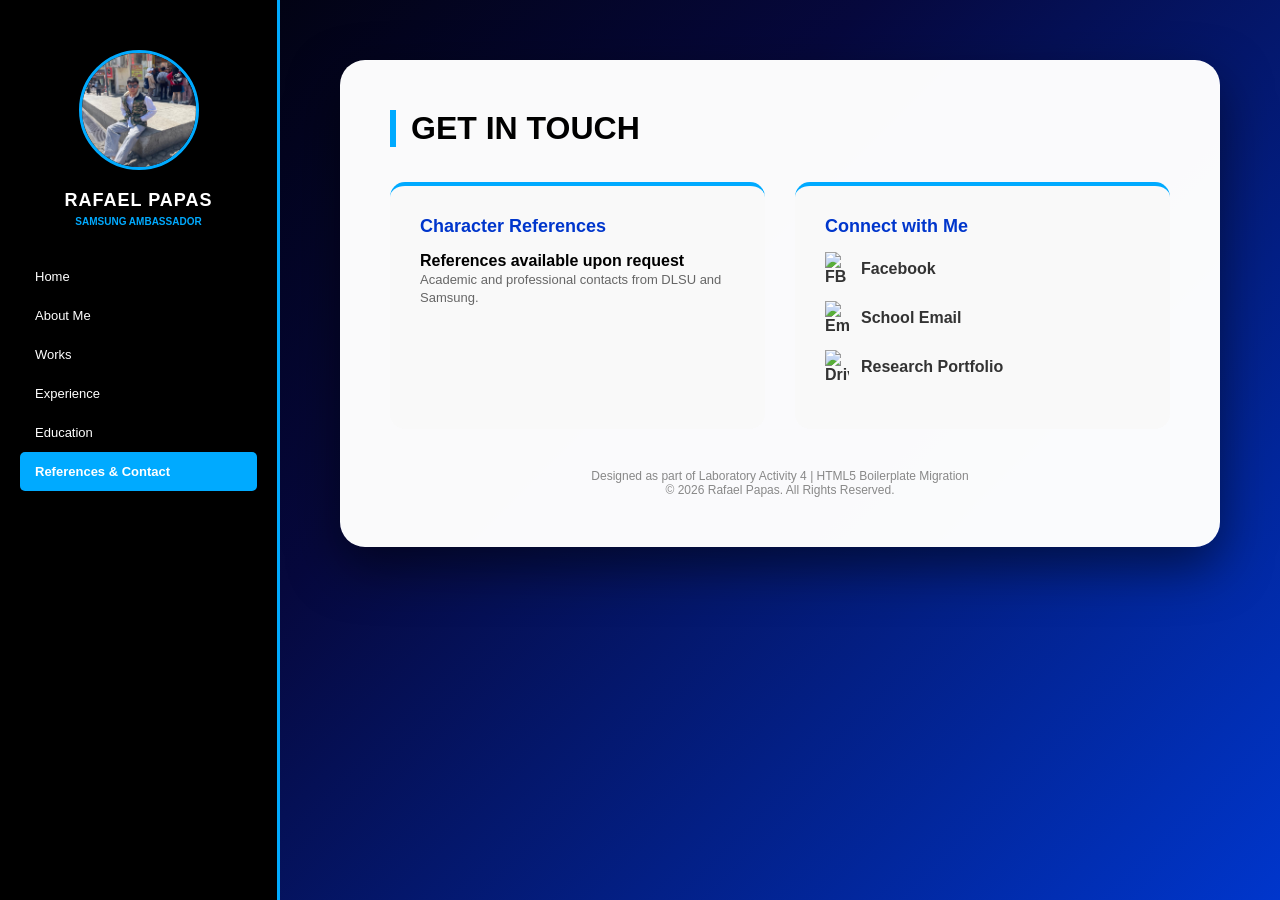
==== contact.html @ a9af5c05 "First upload" ====
<!doctype html>
<html class="no-js" lang="en">
<head>
  <meta charset="utf-8">
  <title>Contact | Rafael Papas</title>
  <meta name="viewport" content="width=device-width, initial-scale=1">
  
  <style>
    /* 1. THE FOUNDATION - FORCES THE GRADIENT */
    * { box-sizing: border-box; margin: 0; padding: 0; }

    body {
        font-family: 'Segoe UI', Roboto, Helvetica, Arial, sans-serif;
        background: linear-gradient(135deg, #000000 0%, #06083d 40%, #0036cc 100%) fixed;
        display: flex; 
        min-height: 100vh;
        margin: 0;
    }

    /* 2. SIDEBAR NAVIGATION */
    #sidebar {
        width: 280px;
        background: #000;
        color: #fff;
        padding: 50px 20px;
        position: fixed;
        height: 100vh;
        border-right: 3px solid #00aaff;
        z-index: 100;
    }

    .profile-img {
        width: 120px;
        height: 120px;
        border-radius: 50%;
        border: 3px solid #00aaff;
        display: block;
        margin: 0 auto 20px;
        object-fit: cover;
    }

    nav ul { list-style: none; margin-top: 30px; }
    nav a {
        color: #fff;
        text-decoration: none;
        font-size: 13px;
        display: block;
        padding: 12px 15px;
        transition: 0.3s;
    }
    nav a:hover { color: #00aaff; }
    nav a.active { background: #00aaff; border-radius: 5px; font-weight: bold; }

    /* 3. MAIN CONTENT (Transparent) */
    #main-content {
        margin-left: 280px;
        padding: 60px;
        width: 100%;
        background: transparent;
    }

    /* 4. THE GLASS CARD */
    .glass-card {
        background: rgba(255, 255, 255, 0.98);
        color: #000;
        padding: 50px;
        border-radius: 25px;
        box-shadow: 0 20px 50px rgba(0,0,0,0.5);
    }

    .section-title {
        font-size: 32px;
        font-weight: 800;
        border-left: 6px solid #00aaff;
        padding-left: 15px;
        margin-bottom: 35px;
        text-transform: uppercase;
    }

    /* 5. CONTACT LAYOUT */
    .contact-grid { display: grid; grid-template-columns: 1fr 1fr; gap: 30px; }
    .contact-box { background: #f9f9f9; padding: 30px; border-radius: 15px; border-top: 4px solid #00aaff; }
    .contact-box h3 { font-size: 18px; margin-bottom: 15px; color: #0036cc; }
    
    .social-link {
        display: flex;
        align-items: center;
        text-decoration: none;
        color: #333;
        margin-bottom: 15px;
        font-weight: 600;
        transition: 0.3s;
    }
    .social-link:hover { color: #00aaff; transform: translateX(5px); }
    .social-link img { width: 24px; margin-right: 12px; }

    /* 6. REFERENCES LIST */
    .ref-list { list-style: none; }
    .ref-item { margin-bottom: 20px; padding-bottom: 15px; border-bottom: 1px solid #eee; }
    .ref-item:last-child { border-bottom: none; }
    .ref-name { font-weight: 800; display: block; }
    .ref-title { font-size: 13px; color: #666; }
  </style>
</head>
<body>

  <aside id="sidebar">
    <img src="img/profile.jpg" alt="Rafael Papas" class="profile-img">
    <div style="text-align: center;">
        <h2 style="font-size: 18px; letter-spacing: 1px;">RAFAEL PAPAS</h2>
        <p style="color: #00aaff; font-size: 10px; font-weight: 800; margin-top: 5px;">SAMSUNG AMBASSADOR</p>
    </div>
    <nav>
      <ul>
        <li><a href="index.html">Home</a></li>
        <li><a href="about.html">About Me</a></li>
        <li><a href="works.html">Works</a></li>
        <li><a href="resume.html">Experience</a></li>
        <li><a href="education.html">Education</a></li>
        <li><a href="contact.html" class="active">References & Contact</a></li>
      </ul>
    </nav>
  </aside>

  <main id="main-content">
    <div class="glass-card">
        <h1 class="section-title">Get in Touch</h1>

        <div class="contact-grid">
            <div class="contact-box">
                <h3>Character References</h3>
                <div class="ref-list">
                    <div class="ref-item">
                        <span class="ref-name">References available upon request</span>
                        <span class="ref-title">Academic and professional contacts from DLSU and Samsung.</span>
                    </div>
                </div>
            </div>

            <div class="contact-box">
                <h3>Connect with Me</h3>
                <a href="https://www.facebook.com/papas.rafael/" target="_blank" class="social-link">
                    <img src="https://cdn-icons-png.flaticon.com/512/124/124010.png" alt="FB"> Facebook
                </a>
                <a href="mailto:rafael_papas@dlsu.edu.ph" class="social-link">
                    <img src="https://cdn-icons-png.flaticon.com/512/732/732200.png" alt="Email"> School Email
                </a>
                <a href="https://drive.google.com/drive/folders/1PdkSKU07Cjb-N8rzpXdr28CvmFey2ExU?usp=drive_link" target="_blank" class="social-link">
                    <img src="https://cdn-icons-png.flaticon.com/512/281/281752.png" alt="Drive"> Research Portfolio
                </a>
            </div>
        </div>
        
        <div style="margin-top: 40px; text-align: center; color: #888; font-size: 12px;">
            <p>Designed as part of Laboratory Activity 4 | HTML5 Boilerplate Migration</p>
            <p>© 2026 Rafael Papas. All Rights Reserved.</p>
        </div>
    </div>
  </main>

</body>
</html>
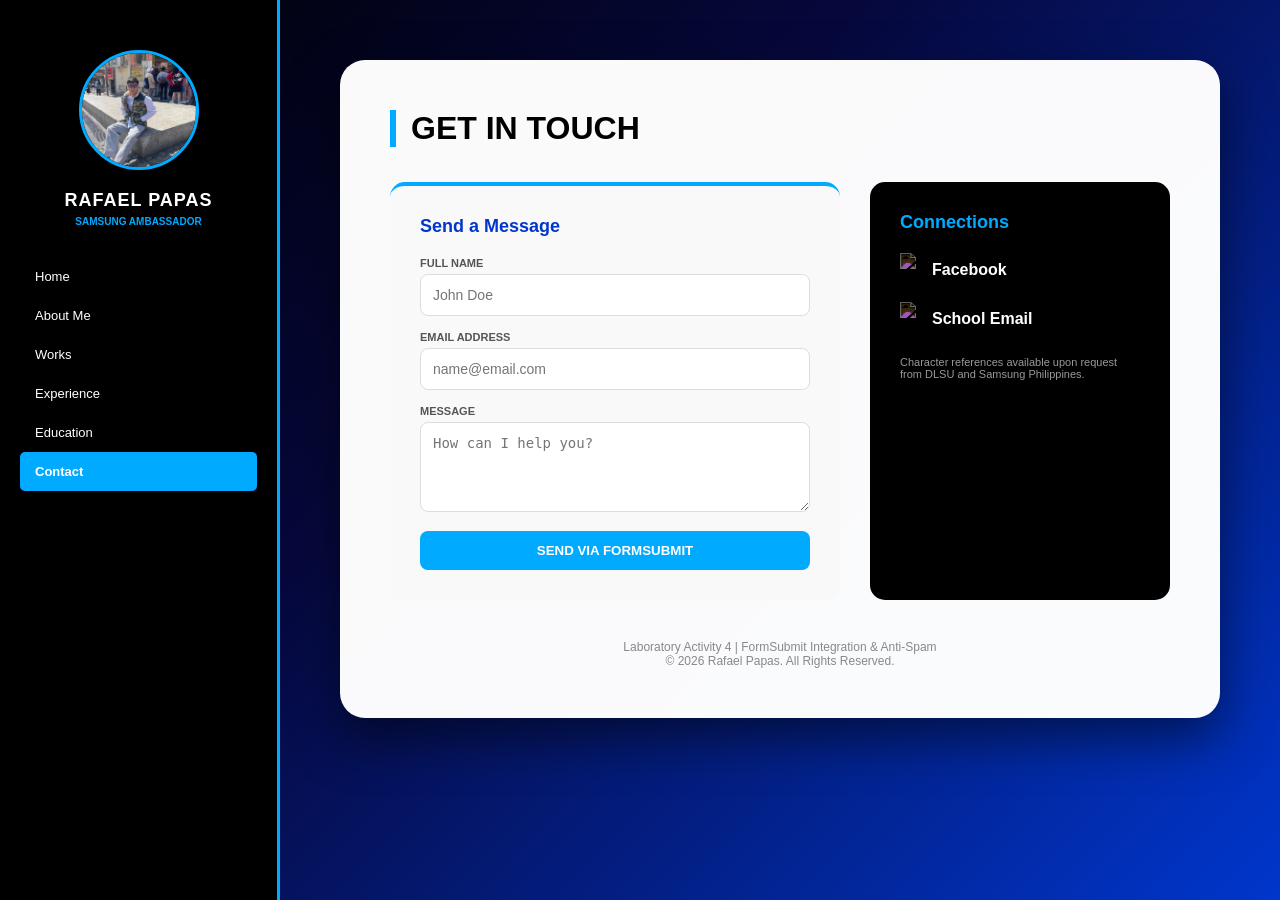
==== commit f39f39ab: "Your descriptive message here" ====
--- a/contact.html
+++ b/contact.html
@@ -6,7 +6,7 @@
   <meta name="viewport" content="width=device-width, initial-scale=1">
   
   <style>
-    /* 1. THE FOUNDATION - FORCES THE GRADIENT */
+    /* 1. THE FOUNDATION */
     * { box-sizing: border-box; margin: 0; padding: 0; }
 
     body {
@@ -51,7 +51,7 @@
     nav a:hover { color: #00aaff; }
     nav a.active { background: #00aaff; border-radius: 5px; font-weight: bold; }
 
-    /* 3. MAIN CONTENT (Transparent) */
+    /* 3. MAIN CONTENT */
     #main-content {
         margin-left: 280px;
         padding: 60px;
@@ -77,29 +77,54 @@
         text-transform: uppercase;
     }
 
-    /* 5. CONTACT LAYOUT */
-    .contact-grid { display: grid; grid-template-columns: 1fr 1fr; gap: 30px; }
-    .contact-box { background: #f9f9f9; padding: 30px; border-radius: 15px; border-top: 4px solid #00aaff; }
-    .contact-box h3 { font-size: 18px; margin-bottom: 15px; color: #0036cc; }
+    /* 5. CONTACT FORM STYLING (LAB 4 REQUIREMENT) */
+    .contact-grid { display: grid; grid-template-columns: 1.2fr 0.8fr; gap: 30px; }
+    
+    .form-box { background: #f9f9f9; padding: 30px; border-radius: 15px; border-top: 4px solid #00aaff; }
+    .form-box h3 { font-size: 18px; margin-bottom: 20px; color: #0036cc; }
+
+    .form-group { margin-bottom: 15px; text-align: left; }
+    .form-group label { display: block; font-size: 11px; font-weight: bold; margin-bottom: 5px; color: #555; }
+    
+    .form-control {
+        width: 100%;
+        padding: 12px;
+        border: 1px solid #ddd;
+        border-radius: 8px;
+        font-size: 14px;
+        outline: none;
+        transition: 0.3s;
+    }
+    .form-control:focus { border-color: #00aaff; box-shadow: 0 0 8px rgba(0, 170, 255, 0.2); }
+
+    .btn-submit {
+        width: 100%;
+        padding: 12px;
+        background: #00aaff;
+        color: white;
+        border: none;
+        border-radius: 8px;
+        font-weight: bold;
+        text-transform: uppercase;
+        cursor: pointer;
+        transition: 0.3s;
+    }
+    .btn-submit:hover { background: #0088cc; transform: translateY(-2px); }
+
+    .social-box { background: #000; color: #fff; padding: 30px; border-radius: 15px; }
+    .social-box h3 { font-size: 18px; margin-bottom: 20px; color: #00aaff; }
     
     .social-link {
         display: flex;
         align-items: center;
         text-decoration: none;
-        color: #333;
+        color: #fff;
         margin-bottom: 15px;
         font-weight: 600;
         transition: 0.3s;
     }
     .social-link:hover { color: #00aaff; transform: translateX(5px); }
-    .social-link img { width: 24px; margin-right: 12px; }
-
-    /* 6. REFERENCES LIST */
-    .ref-list { list-style: none; }
-    .ref-item { margin-bottom: 20px; padding-bottom: 15px; border-bottom: 1px solid #eee; }
-    .ref-item:last-child { border-bottom: none; }
-    .ref-name { font-weight: 800; display: block; }
-    .ref-title { font-size: 13px; color: #666; }
+    .social-link img { width: 20px; margin-right: 12px; filter: invert(1); }
   </style>
 </head>
 <body>
@@ -117,7 +142,7 @@
         <li><a href="works.html">Works</a></li>
         <li><a href="resume.html">Experience</a></li>
         <li><a href="education.html">Education</a></li>
-        <li><a href="contact.html" class="active">References & Contact</a></li>
+        <li><a href="contact.html" class="active">Contact</a></li>
       </ul>
     </nav>
   </aside>
@@ -127,36 +152,53 @@
         <h1 class="section-title">Get in Touch</h1>
 
         <div class="contact-grid">
-            <div class="contact-box">
-                <h3>Character References</h3>
-                <div class="ref-list">
-                    <div class="ref-item">
-                        <span class="ref-name">References available upon request</span>
-                        <span class="ref-title">Academic and professional contacts from DLSU and Samsung.</span>
+            <div class="form-box">
+                <h3>Send a Message</h3>
+                <form id="contactForm" action="https://formsubmit.co/your-email@example.com" method="POST">
+                    
+                    <input type="hidden" name="_subject" value="New Message from Portfolio!">
+                    <input type="hidden" name="_captcha" value="false">
+                    <input type="hidden" name="_template" value="table">
+
+                    <div class="form-group">
+                        <label>FULL NAME</label>
+                        <input type="text" name="name" id="name" class="form-control" placeholder="John Doe" required>
                     </div>
-                </div>
+
+                    <div class="form-group">
+                        <label>EMAIL ADDRESS</label>
+                        <input type="email" name="email" id="email" class="form-control" placeholder="name@email.com" required>
+                    </div>
+
+                    <div class="form-group">
+                        <label>MESSAGE</label>
+                        <textarea name="message" id="message" class="form-control" rows="4" placeholder="How can I help you?" required></textarea>
+                    </div>
+
+                    <button type="submit" class="btn-submit">Send via FormSubmit</button>
+                </form>
             </div>
 
-            <div class="contact-box">
-                <h3>Connect with Me</h3>
+            <div class="social-box">
+                <h3>Connections</h3>
                 <a href="https://www.facebook.com/papas.rafael/" target="_blank" class="social-link">
                     <img src="https://cdn-icons-png.flaticon.com/512/124/124010.png" alt="FB"> Facebook
                 </a>
                 <a href="mailto:rafael_papas@dlsu.edu.ph" class="social-link">
                     <img src="https://cdn-icons-png.flaticon.com/512/732/732200.png" alt="Email"> School Email
                 </a>
-                <a href="https://drive.google.com/drive/folders/1PdkSKU07Cjb-N8rzpXdr28CvmFey2ExU?usp=drive_link" target="_blank" class="social-link">
-                    <img src="https://cdn-icons-png.flaticon.com/512/281/281752.png" alt="Drive"> Research Portfolio
-                </a>
+                <p style="font-size: 11px; opacity: 0.6; margin-top: 20px;">Character references available upon request from DLSU and Samsung Philippines.</p>
             </div>
         </div>
         
         <div style="margin-top: 40px; text-align: center; color: #888; font-size: 12px;">
-            <p>Designed as part of Laboratory Activity 4 | HTML5 Boilerplate Migration</p>
+            <p>Laboratory Activity 4 | FormSubmit Integration & Anti-Spam</p>
             <p>© 2026 Rafael Papas. All Rights Reserved.</p>
         </div>
     </div>
   </main>
 
+  <script src="js/script.js" defer></script>
+
 </body>
 </html>
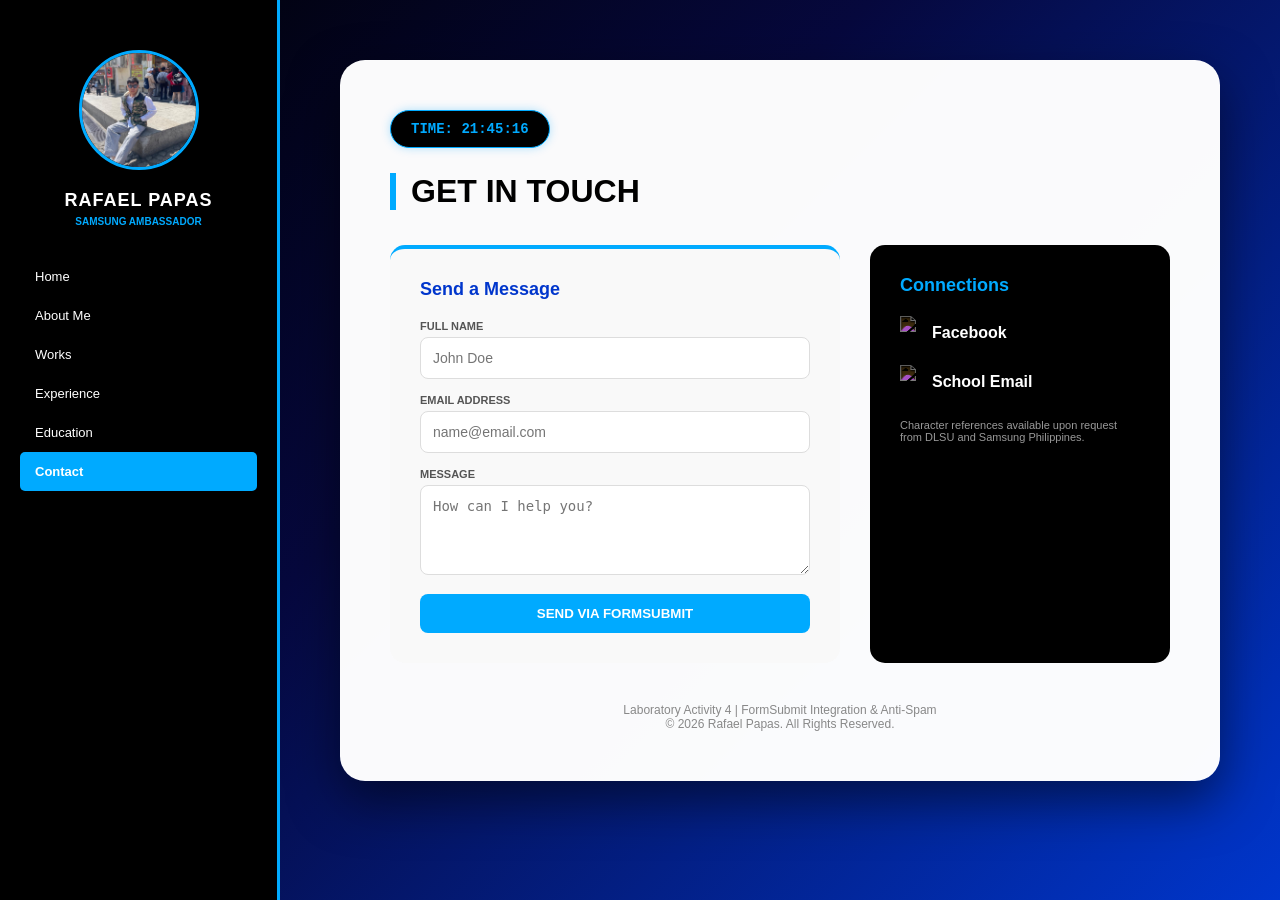
==== commit 9cfab3ff: "Integrated FormSubmit and Anti-Spam for Lab 4" ====
--- a/contact.html
+++ b/contact.html
@@ -6,7 +6,7 @@
   <meta name="viewport" content="width=device-width, initial-scale=1">
   
   <style>
-    /* 1. THE FOUNDATION */
+    /* 1. THE FOUNDATION - FORCES THE GRADIENT */
     * { box-sizing: border-box; margin: 0; padding: 0; }
 
     body {
@@ -77,7 +77,23 @@
         text-transform: uppercase;
     }
 
-    /* 5. CONTACT FORM STYLING (LAB 4 REQUIREMENT) */
+    /* 5. CLOCK STYLING */
+    #liveClock {
+        font-family: 'Courier New', monospace;
+        font-size: 14px;
+        font-weight: bold;
+        background: #000;
+        color: #00aaff;
+        padding: 10px 20px;
+        border-radius: 50px;
+        display: inline-block;
+        margin-bottom: 25px;
+        border: 1px solid #00aaff;
+        text-transform: uppercase;
+        box-shadow: 0 0 10px rgba(0, 170, 255, 0.3);
+    }
+
+    /* 6. CONTACT FORM STYLING */
     .contact-grid { display: grid; grid-template-columns: 1.2fr 0.8fr; gap: 30px; }
     
     .form-box { background: #f9f9f9; padding: 30px; border-radius: 15px; border-top: 4px solid #00aaff; }
@@ -149,12 +165,14 @@
 
   <main id="main-content">
     <div class="glass-card">
+        <div id="liveClock">Loading Time...</div>
+
         <h1 class="section-title">Get in Touch</h1>
 
         <div class="contact-grid">
             <div class="form-box">
                 <h3>Send a Message</h3>
-                <form id="contactForm" action="https://formsubmit.co/your-email@example.com" method="POST">
+                <form id="contactForm" action="https://formsubmit.co/rafael_papas@dlsu.edu.ph" method="POST">
                     
                     <input type="hidden" name="_subject" value="New Message from Portfolio!">
                     <input type="hidden" name="_captcha" value="false">
@@ -198,7 +216,7 @@
     </div>
   </main>
 
-  <script src="js/script.js" defer></script>
+  <script src="js/app.js" defer></script>
 
 </body>
 </html>
